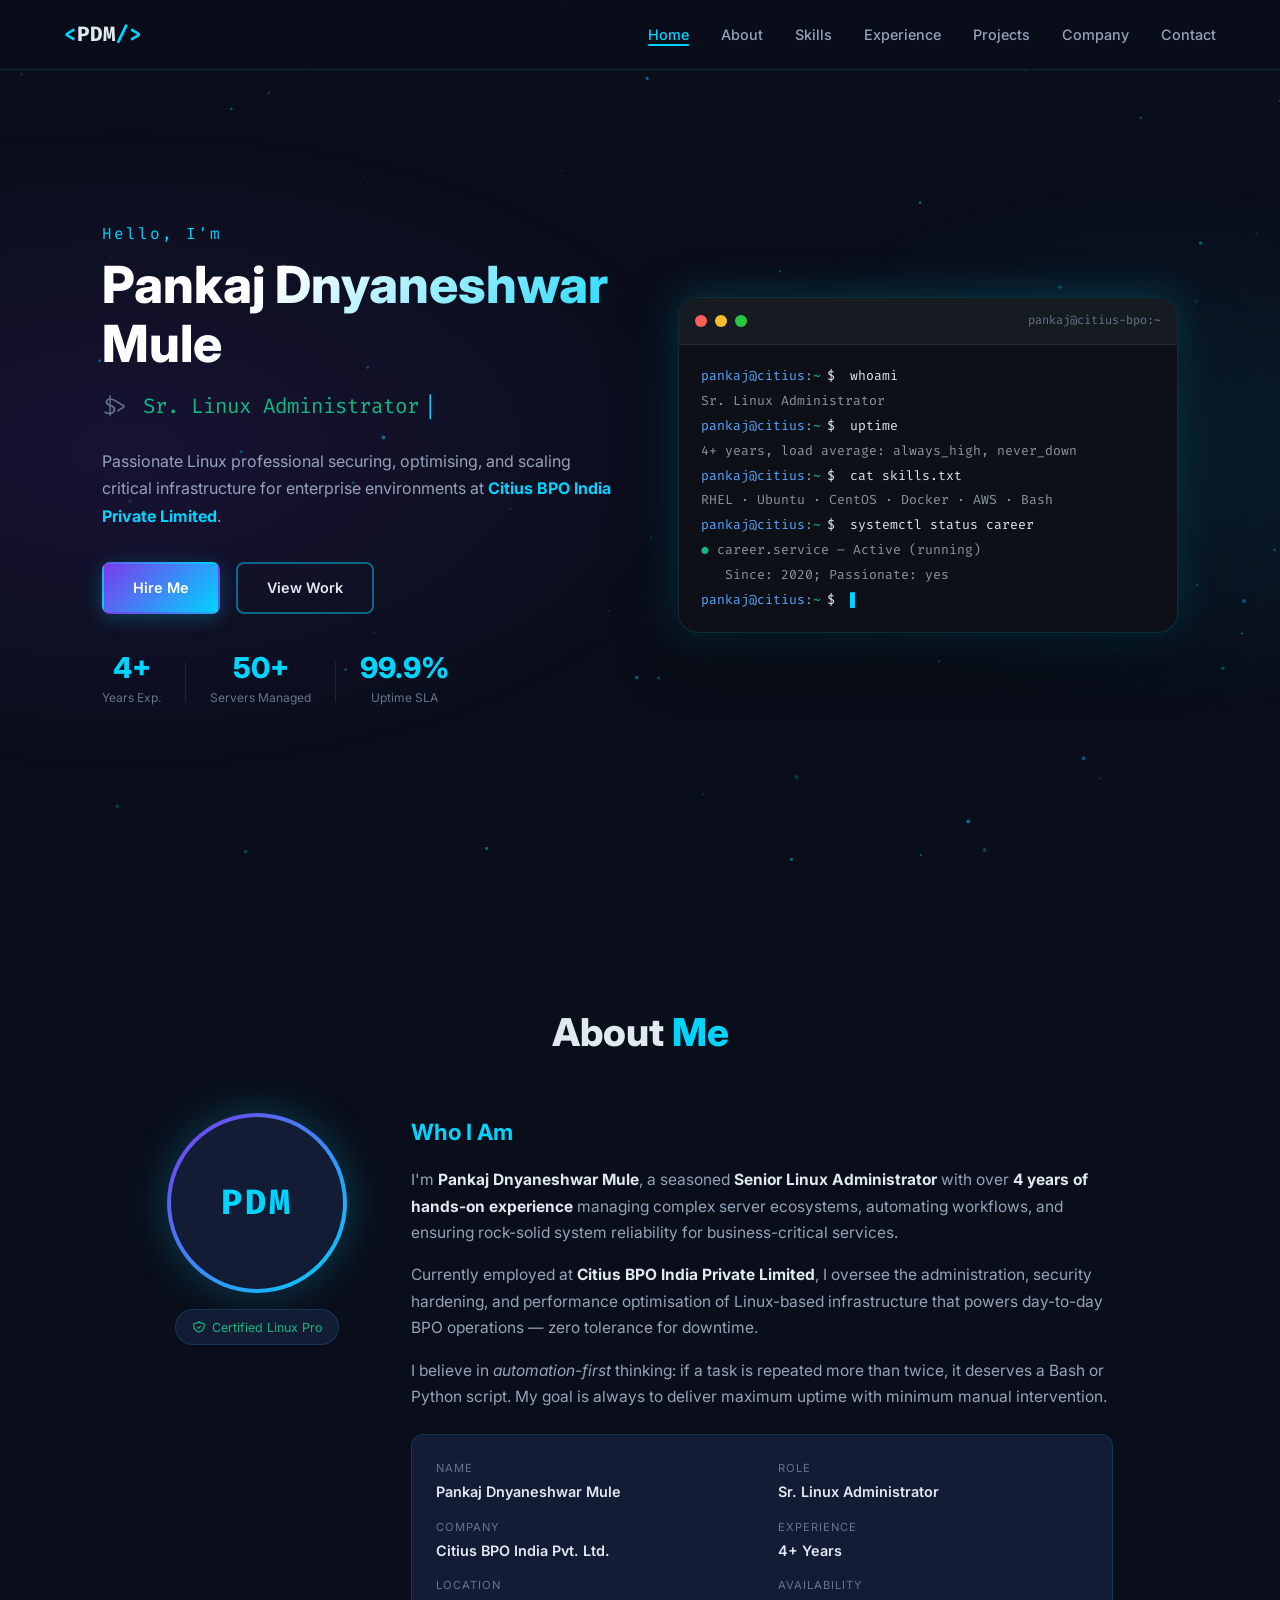
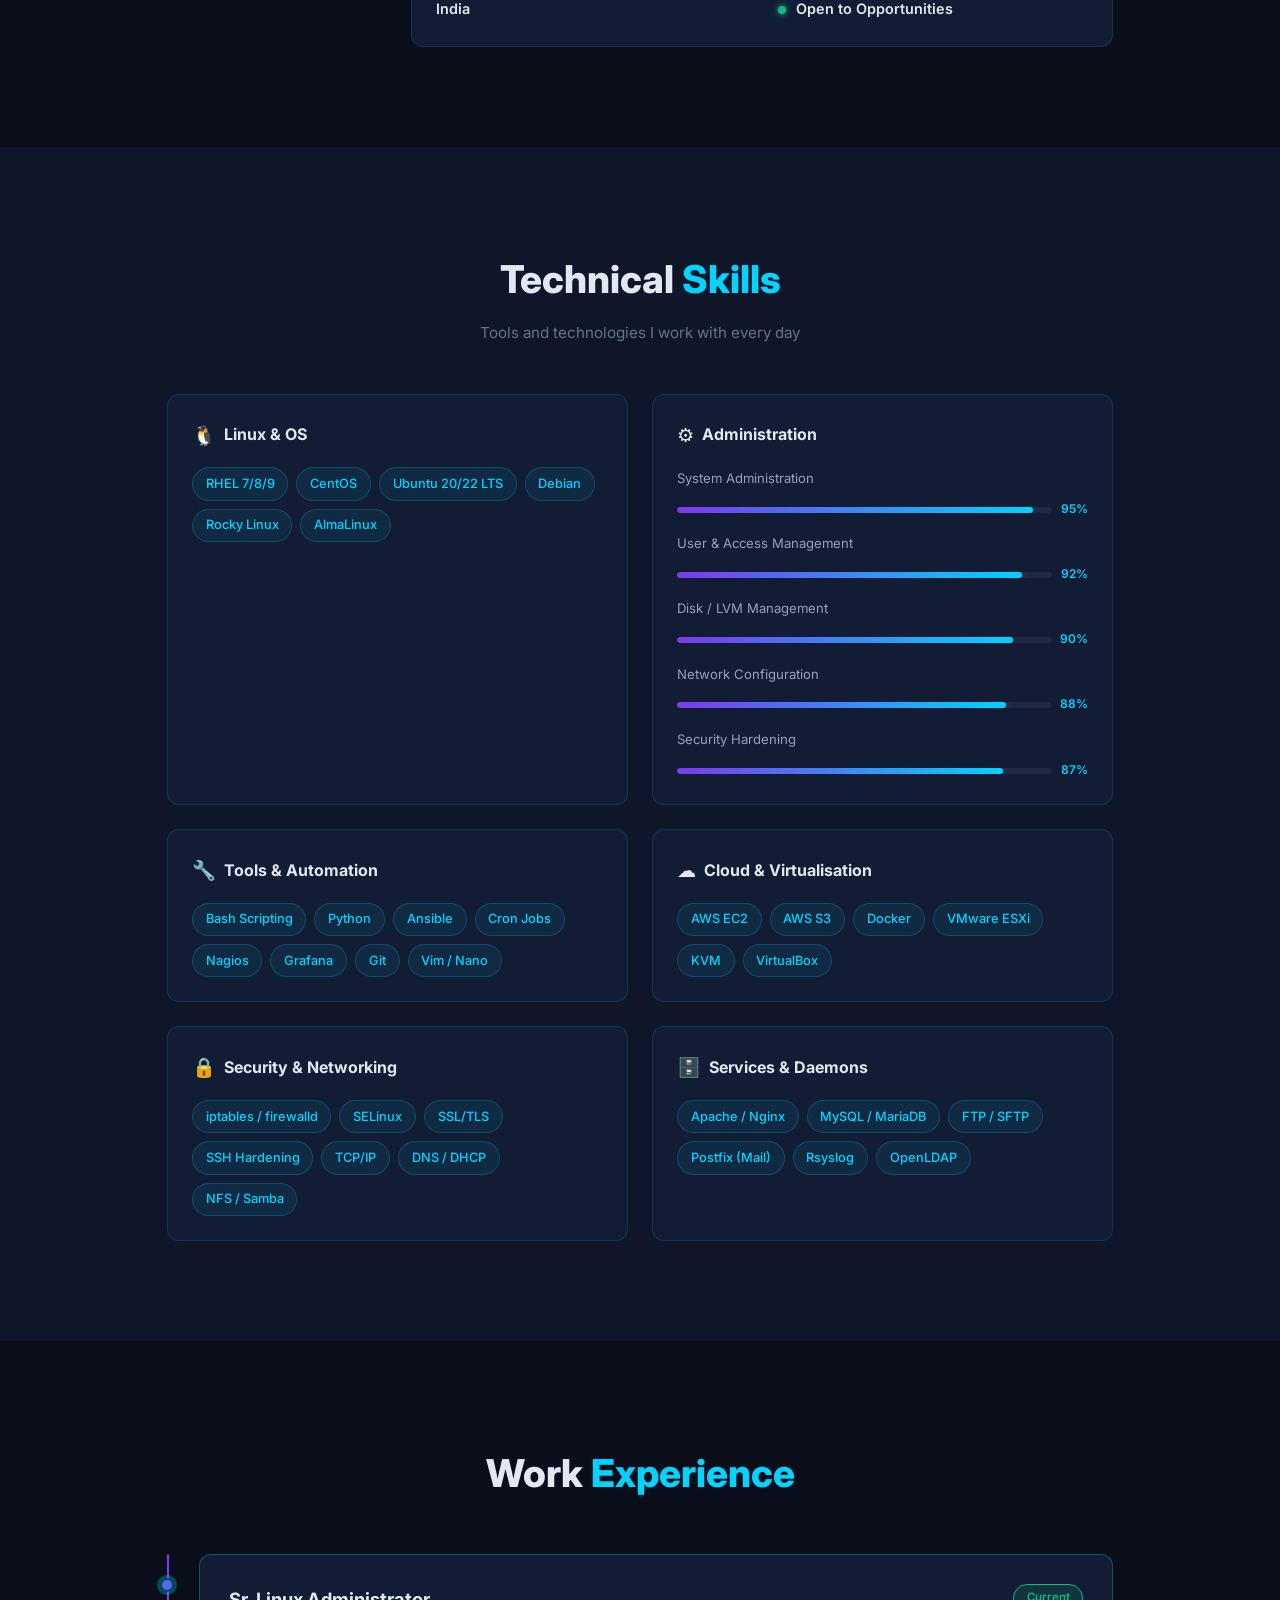
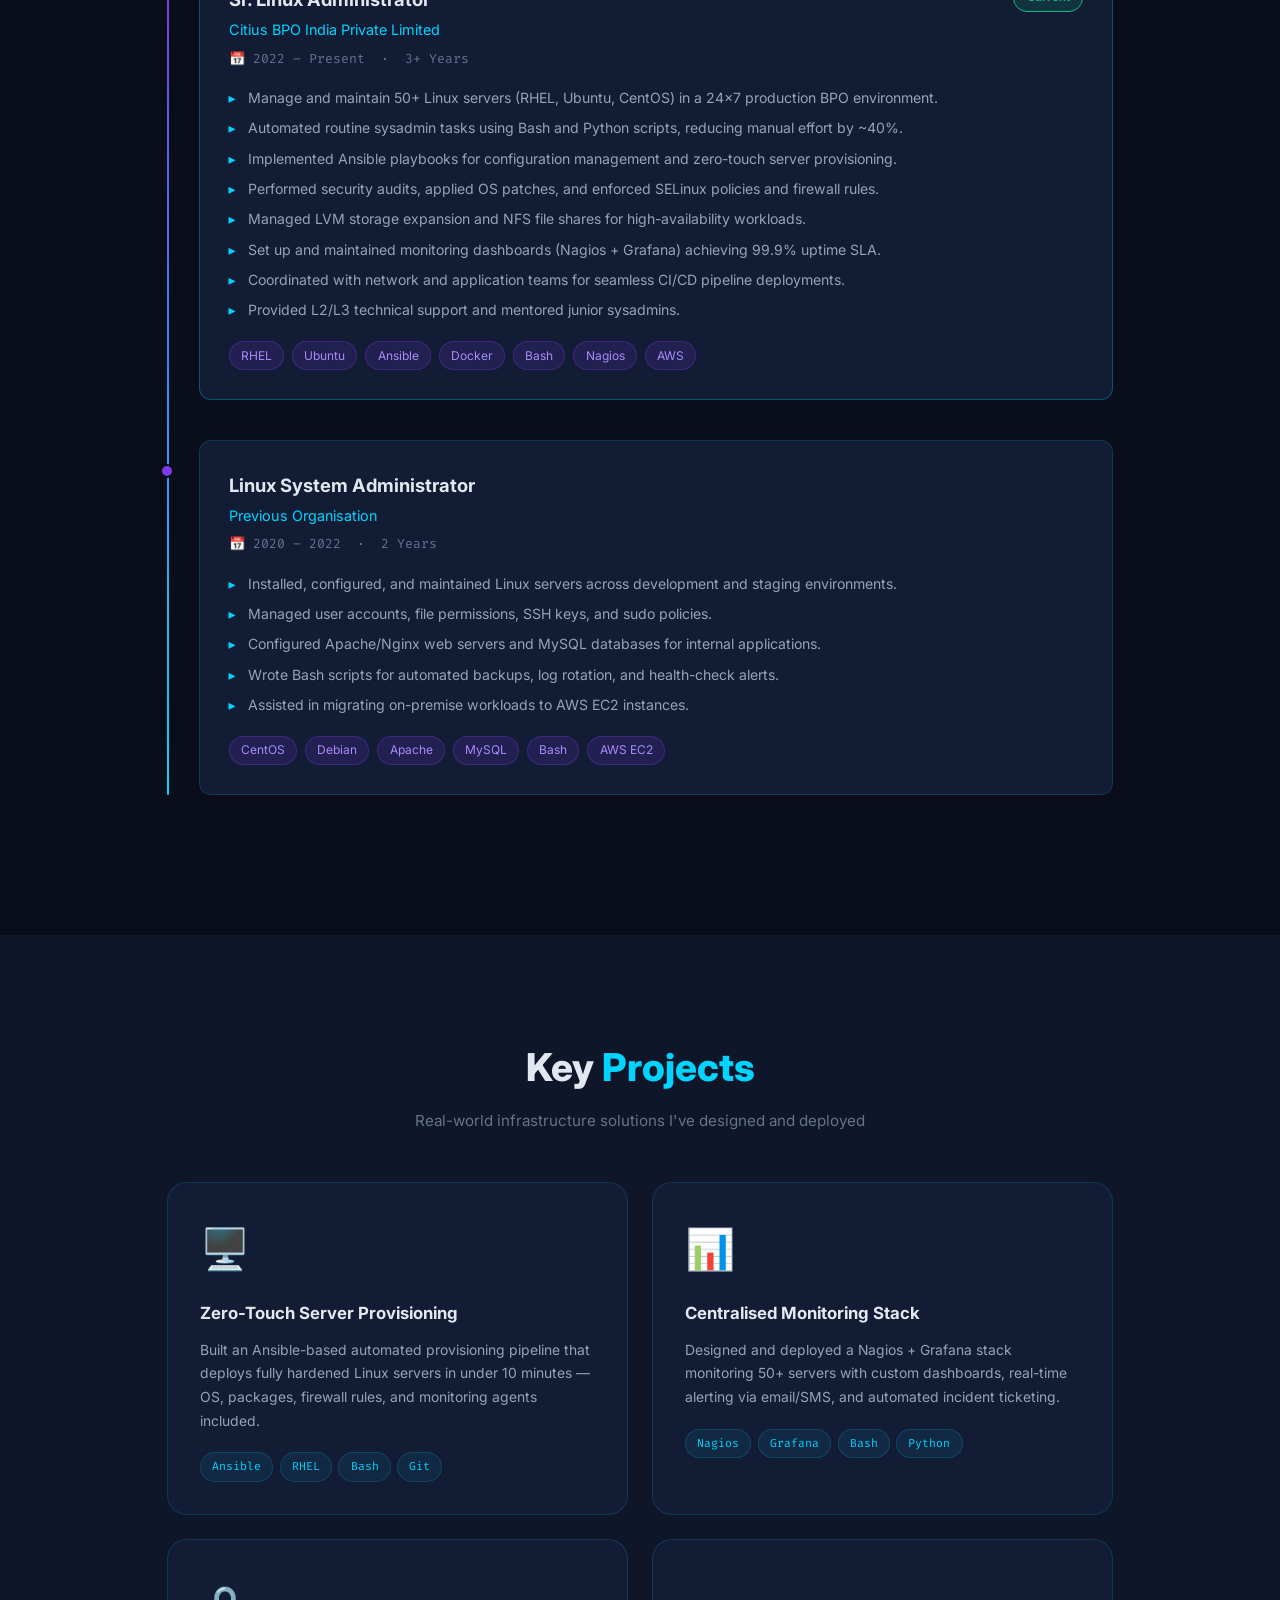
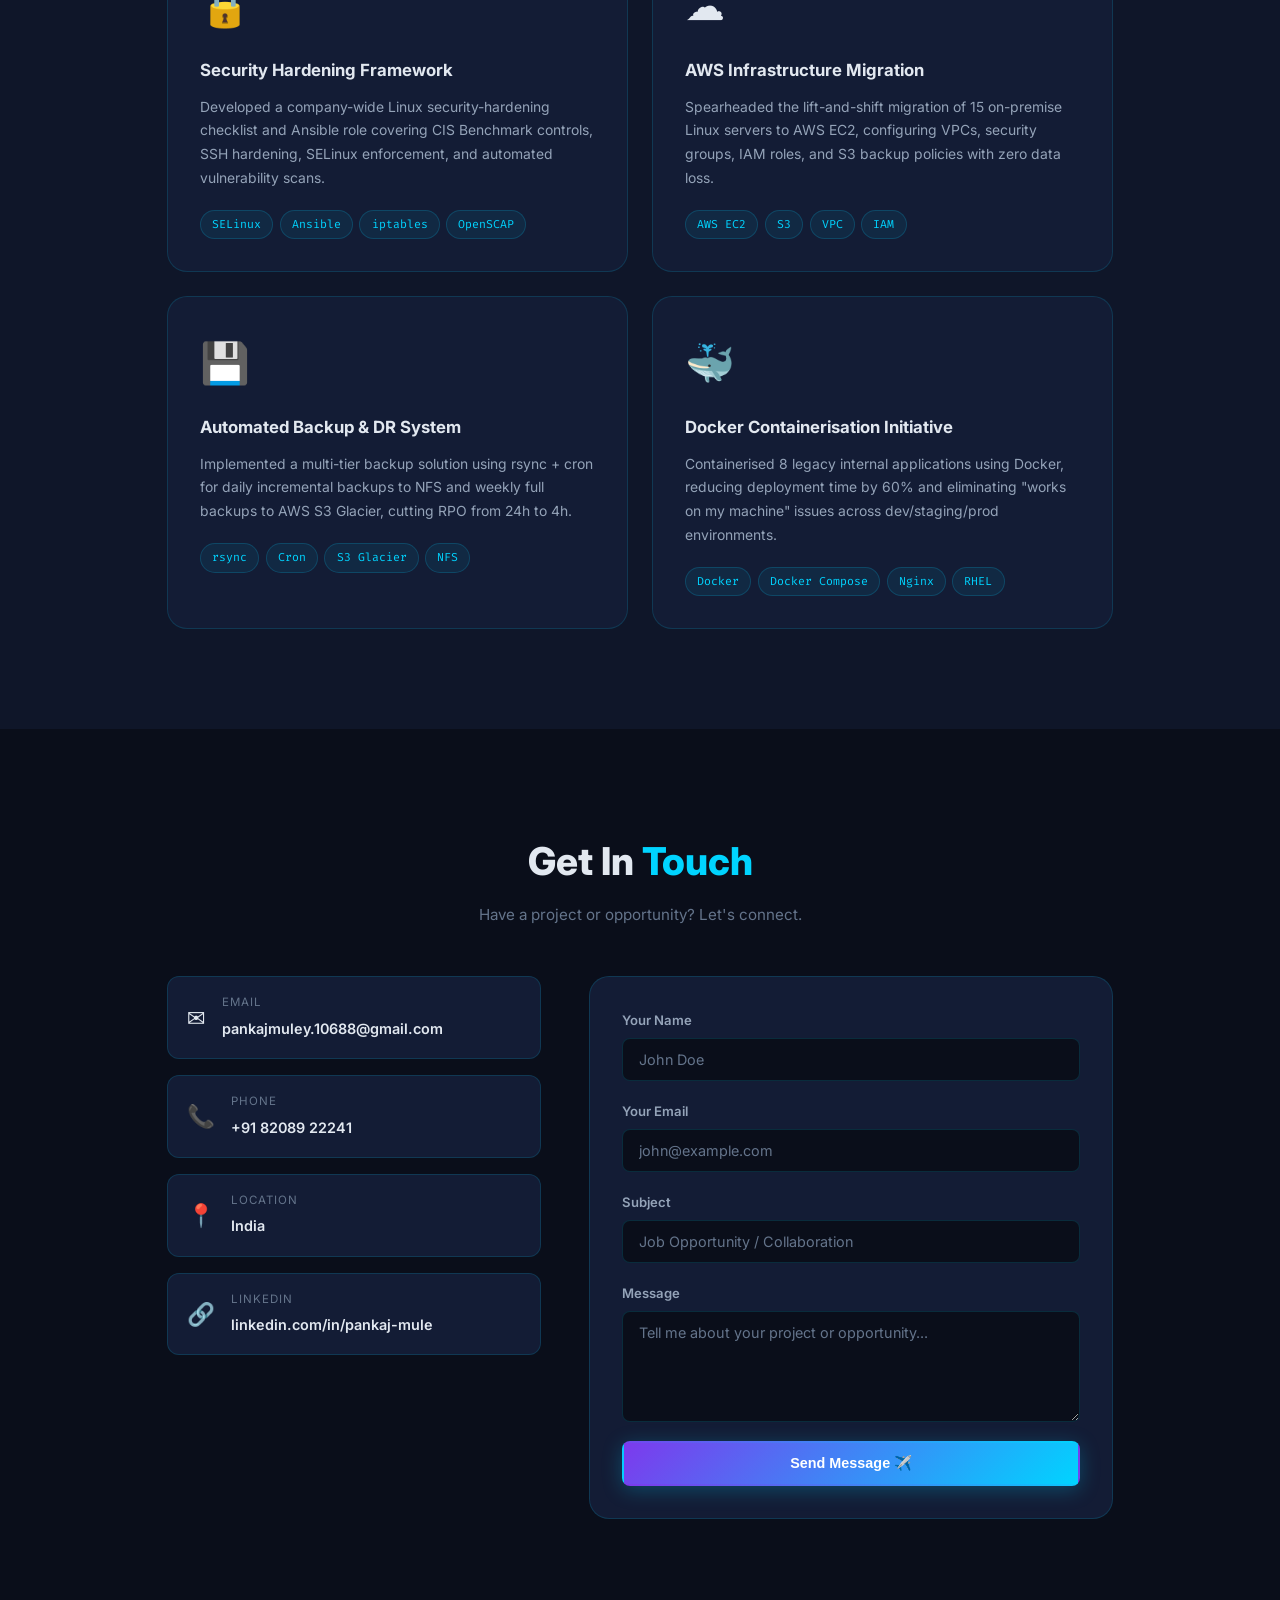
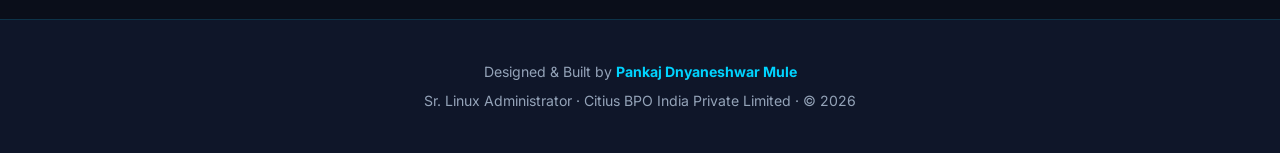
==== index.html @ f3559ae8 "Tis is Pankaj_portfolio" ====
<!DOCTYPE html>
<html lang="en">

<head>
    <meta charset="UTF-8" />
    <meta name="viewport" content="width=device-width, initial-scale=1.0" />
    <title>Pankaj Dnyaneshwar Mule | Sr. Linux Administrator</title>
    <meta name="description"
        content="Portfolio of Pankaj Dnyaneshwar Mule – Sr. Linux Administrator with 4+ years of experience at Citius BPO India Private Limited." />
    <link rel="preconnect" href="https://fonts.googleapis.com" />
    <link rel="preconnect" href="https://fonts.gstatic.com" crossorigin />
    <link
        href="https://fonts.googleapis.com/css2?family=Inter:wght@300;400;500;600;700;800&family=Fira+Code:wght@400;500&display=swap"
        rel="stylesheet" />
    <link rel="stylesheet" href="style.css" />
</head>

<body>

    <!-- ───── PARTICLE CANVAS ───── -->
    <canvas id="particles"></canvas>

    <!-- ───── NAVBAR ───── -->
    <nav class="navbar" id="navbar">
        <div class="nav-brand">
            <span class="brand-bracket">&lt;</span>PDM<span class="brand-bracket">/&gt;</span>
        </div>
        <ul class="nav-links">
            <li><a href="#hero" class="nav-link active" id="nav-hero">Home</a></li>
            <li><a href="#about" class="nav-link" id="nav-about">About</a></li>
            <li><a href="#skills" class="nav-link" id="nav-skills">Skills</a></li>
            <li><a href="#experience" class="nav-link" id="nav-experience">Experience</a></li>
            <li><a href="#projects" class="nav-link" id="nav-projects">Projects</a></li>
            <li><a href="company.html" class="nav-link" id="nav-company">Company</a></li>
            <li><a href="#contact" class="nav-link" id="nav-contact">Contact</a></li>
        </ul>
        <button class="hamburger" id="hamburger" aria-label="Toggle menu">
            <span></span><span></span><span></span>
        </button>
    </nav>

    <!-- ───── HERO ───── -->
    <section class="hero" id="hero">
        <div class="hero-content">
            <p class="hero-greeting">Hello, I'm</p>
            <h1 class="hero-name">Pankaj Dnyaneshwar Mule</h1>
            <div class="hero-title-wrap">
                <span class="hero-title-prefix">$&gt;&nbsp;</span>
                <span class="hero-title-typed" id="typed-text"></span>
                <span class="cursor">|</span>
            </div>
            <p class="hero-intro">
                Passionate Linux professional securing, optimising, and scaling critical
                infrastructure for enterprise environments at
                <strong>Citius BPO India Private Limited</strong>.
            </p>
            <div class="hero-cta">
                <a href="#contact" class="btn btn-primary" id="hire-btn">Hire Me</a>
                <a href="#projects" class="btn btn-ghost" id="projects-btn">View Work</a>
            </div>
            <div class="hero-stats">
                <div class="stat-card">
                    <span class="stat-value">4+</span>
                    <span class="stat-label">Years Exp.</span>
                </div>
                <div class="stat-divider"></div>
                <div class="stat-card">
                    <span class="stat-value">50+</span>
                    <span class="stat-label">Servers Managed</span>
                </div>
                <div class="stat-divider"></div>
                <div class="stat-card">
                    <span class="stat-value">99.9%</span>
                    <span class="stat-label">Uptime SLA</span>
                </div>
            </div>
        </div>
        <div class="hero-visual">
            <div class="terminal-window">
                <div class="terminal-bar">
                    <span class="dot red"></span>
                    <span class="dot yellow"></span>
                    <span class="dot green"></span>
                    <span class="terminal-title">pankaj@citius-bpo:~</span>
                </div>
                <div class="terminal-body" id="terminal-body">
                    <p><span class="t-user">pankaj@citius</span><span class="t-at">:</span><span
                            class="t-path">~</span><span class="t-sym">$</span> whoami</p>
                    <p class="t-out">Sr. Linux Administrator</p>
                    <p><span class="t-user">pankaj@citius</span><span class="t-at">:</span><span
                            class="t-path">~</span><span class="t-sym">$</span> uptime</p>
                    <p class="t-out">4+ years, load average: always_high, never_down</p>
                    <p><span class="t-user">pankaj@citius</span><span class="t-at">:</span><span
                            class="t-path">~</span><span class="t-sym">$</span> cat skills.txt</p>
                    <p class="t-out">RHEL · Ubuntu · CentOS · Docker · AWS · Bash</p>
                    <p><span class="t-user">pankaj@citius</span><span class="t-at">:</span><span
                            class="t-path">~</span><span class="t-sym">$</span> systemctl status career</p>
                    <p class="t-out"><span class="t-green">●</span> career.service – Active (running)</p>
                    <p class="t-out">&nbsp;&nbsp;&nbsp;Since: 2020; Passionate: yes</p>
                    <p class="t-blink"><span class="t-user">pankaj@citius</span><span class="t-at">:</span><span
                            class="t-path">~</span><span class="t-sym">$</span> <span class="cursor-sm">▋</span></p>
                </div>
            </div>
        </div>
    </section>

    <!-- ───── ABOUT ───── -->
    <section class="section" id="about">
        <div class="container">
            <h2 class="section-title">About <span class="accent">Me</span></h2>
            <div class="about-grid">
                <div class="about-avatar-wrap">
                    <div class="avatar-ring">
                        <div class="avatar-inner">
                            <span class="avatar-initials">PDM</span>
                        </div>
                    </div>
                    <div class="badge-floating">
                        <svg viewBox="0 0 24 24" fill="none" stroke="currentColor" stroke-width="2">
                            <path
                                d="M9 12l2 2 4-4m5.618-4.016A11.955 11.955 0 0112 2.944a11.955 11.955 0 01-8.618 3.04A12.02 12.02 0 003 9c0 5.591 3.824 10.29 9 11.622 5.176-1.332 9-6.03 9-11.622 0-1.042-.133-2.052-.382-3.016z" />
                        </svg>
                        Certified Linux Pro
                    </div>
                </div>
                <div class="about-text">
                    <h3>Who I Am</h3>
                    <p>
                        I'm <strong>Pankaj Dnyaneshwar Mule</strong>, a seasoned <strong>Senior Linux
                            Administrator</strong>
                        with over <strong>4 years of hands-on experience</strong> managing complex server ecosystems,
                        automating workflows, and ensuring rock-solid system reliability for business-critical services.
                    </p>
                    <p>
                        Currently employed at <strong>Citius BPO India Private Limited</strong>, I oversee the
                        administration, security hardening, and performance optimisation of Linux-based infrastructure
                        that powers day-to-day BPO operations — zero tolerance for downtime.
                    </p>
                    <p>
                        I believe in <em>automation-first</em> thinking: if a task is repeated more than twice,
                        it deserves a Bash or Python script. My goal is always to deliver maximum uptime with
                        minimum manual intervention.
                    </p>
                    <div class="about-info-grid">
                        <div class="info-item"><span class="info-label">Name</span><span class="info-val">Pankaj
                                Dnyaneshwar Mule</span></div>
                        <div class="info-item"><span class="info-label">Role</span><span class="info-val">Sr. Linux
                                Administrator</span></div>
                        <div class="info-item"><span class="info-label">Company</span><span class="info-val">Citius BPO
                                India Pvt. Ltd.</span></div>
                        <div class="info-item"><span class="info-label">Experience</span><span class="info-val">4+
                                Years</span></div>
                        <div class="info-item"><span class="info-label">Location</span><span
                                class="info-val">India</span></div>
                        <div class="info-item"><span class="info-label">Availability</span><span class="info-val"><span
                                    class="dot-green"></span> Open to Opportunities</span></div>
                    </div>
                </div>
            </div>
        </div>
    </section>

    <!-- ───── SKILLS ───── -->
    <section class="section section-alt" id="skills">
        <div class="container">
            <h2 class="section-title">Technical <span class="accent">Skills</span></h2>
            <p class="section-sub">Tools and technologies I work with every day</p>

            <div class="skills-categories">

                <div class="skill-category">
                    <h3 class="cat-title"><span class="cat-icon">🐧</span> Linux & OS</h3>
                    <div class="skill-tags">
                        <span class="tag">RHEL 7/8/9</span>
                        <span class="tag">CentOS</span>
                        <span class="tag">Ubuntu 20/22 LTS</span>
                        <span class="tag">Debian</span>
                        <span class="tag">Rocky Linux</span>
                        <span class="tag">AlmaLinux</span>
                    </div>
                </div>

                <div class="skill-category">
                    <h3 class="cat-title"><span class="cat-icon">⚙️</span> Administration</h3>
                    <div class="skill-bars">
                        <div class="skill-bar-item"><span>System Administration</span>
                            <div class="bar">
                                <div class="bar-fill" style="--pct:95%"></div>
                            </div><span class="pct">95%</span>
                        </div>
                        <div class="skill-bar-item"><span>User & Access Management</span>
                            <div class="bar">
                                <div class="bar-fill" style="--pct:92%"></div>
                            </div><span class="pct">92%</span>
                        </div>
                        <div class="skill-bar-item"><span>Disk / LVM Management</span>
                            <div class="bar">
                                <div class="bar-fill" style="--pct:90%"></div>
                            </div><span class="pct">90%</span>
                        </div>
                        <div class="skill-bar-item"><span>Network Configuration</span>
                            <div class="bar">
                                <div class="bar-fill" style="--pct:88%"></div>
                            </div><span class="pct">88%</span>
                        </div>
                        <div class="skill-bar-item"><span>Security Hardening</span>
                            <div class="bar">
                                <div class="bar-fill" style="--pct:87%"></div>
                            </div><span class="pct">87%</span>
                        </div>
                    </div>
                </div>

                <div class="skill-category">
                    <h3 class="cat-title"><span class="cat-icon">🔧</span> Tools & Automation</h3>
                    <div class="skill-tags">
                        <span class="tag">Bash Scripting</span>
                        <span class="tag">Python</span>
                        <span class="tag">Ansible</span>
                        <span class="tag">Cron Jobs</span>
                        <span class="tag">Nagios</span>
                        <span class="tag">Grafana</span>
                        <span class="tag">Git</span>
                        <span class="tag">Vim / Nano</span>
                    </div>
                </div>

                <div class="skill-category">
                    <h3 class="cat-title"><span class="cat-icon">☁️</span> Cloud & Virtualisation</h3>
                    <div class="skill-tags">
                        <span class="tag">AWS EC2</span>
                        <span class="tag">AWS S3</span>
                        <span class="tag">Docker</span>
                        <span class="tag">VMware ESXi</span>
                        <span class="tag">KVM</span>
                        <span class="tag">VirtualBox</span>
                    </div>
                </div>

                <div class="skill-category">
                    <h3 class="cat-title"><span class="cat-icon">🔒</span> Security & Networking</h3>
                    <div class="skill-tags">
                        <span class="tag">iptables / firewalld</span>
                        <span class="tag">SELinux</span>
                        <span class="tag">SSL/TLS</span>
                        <span class="tag">SSH Hardening</span>
                        <span class="tag">TCP/IP</span>
                        <span class="tag">DNS / DHCP</span>
                        <span class="tag">NFS / Samba</span>
                    </div>
                </div>

                <div class="skill-category">
                    <h3 class="cat-title"><span class="cat-icon">🗄️</span> Services & Daemons</h3>
                    <div class="skill-tags">
                        <span class="tag">Apache / Nginx</span>
                        <span class="tag">MySQL / MariaDB</span>
                        <span class="tag">FTP / SFTP</span>
                        <span class="tag">Postfix (Mail)</span>
                        <span class="tag">Rsyslog</span>
                        <span class="tag">OpenLDAP</span>
                    </div>
                </div>

            </div>
        </div>
    </section>

    <!-- ───── EXPERIENCE ───── -->
    <section class="section" id="experience">
        <div class="container">
            <h2 class="section-title">Work <span class="accent">Experience</span></h2>

            <div class="timeline">

                <div class="timeline-item active-job">
                    <div class="timeline-dot pulse"></div>
                    <div class="timeline-card">
                        <div class="tcard-header">
                            <div>
                                <h3 class="job-title">Sr. Linux Administrator</h3>
                                <p class="company">Citius BPO India Private Limited</p>
                            </div>
                            <span class="job-badge current">Current</span>
                        </div>
                        <p class="job-period">📅 2022 – Present &nbsp;·&nbsp; 3+ Years</p>
                        <ul class="job-duties">
                            <li>Manage and maintain 50+ Linux servers (RHEL, Ubuntu, CentOS) in a 24×7 production BPO
                                environment.</li>
                            <li>Automated routine sysadmin tasks using Bash and Python scripts, reducing manual effort
                                by ~40%.</li>
                            <li>Implemented Ansible playbooks for configuration management and zero-touch server
                                provisioning.</li>
                            <li>Performed security audits, applied OS patches, and enforced SELinux policies and
                                firewall rules.</li>
                            <li>Managed LVM storage expansion and NFS file shares for high-availability workloads.</li>
                            <li>Set up and maintained monitoring dashboards (Nagios + Grafana) achieving 99.9% uptime
                                SLA.</li>
                            <li>Coordinated with network and application teams for seamless CI/CD pipeline deployments.
                            </li>
                            <li>Provided L2/L3 technical support and mentored junior sysadmins.</li>
                        </ul>
                        <div class="job-tech">
                            <span class="tech-pill">RHEL</span><span class="tech-pill">Ubuntu</span>
                            <span class="tech-pill">Ansible</span><span class="tech-pill">Docker</span>
                            <span class="tech-pill">Bash</span><span class="tech-pill">Nagios</span>
                            <span class="tech-pill">AWS</span>
                        </div>
                    </div>
                </div>

                <div class="timeline-item">
                    <div class="timeline-dot"></div>
                    <div class="timeline-card">
                        <div class="tcard-header">
                            <div>
                                <h3 class="job-title">Linux System Administrator</h3>
                                <p class="company">Previous Organisation</p>
                            </div>
                        </div>
                        <p class="job-period">📅 2020 – 2022 &nbsp;·&nbsp; 2 Years</p>
                        <ul class="job-duties">
                            <li>Installed, configured, and maintained Linux servers across development and staging
                                environments.</li>
                            <li>Managed user accounts, file permissions, SSH keys, and sudo policies.</li>
                            <li>Configured Apache/Nginx web servers and MySQL databases for internal applications.</li>
                            <li>Wrote Bash scripts for automated backups, log rotation, and health-check alerts.</li>
                            <li>Assisted in migrating on-premise workloads to AWS EC2 instances.</li>
                        </ul>
                        <div class="job-tech">
                            <span class="tech-pill">CentOS</span><span class="tech-pill">Debian</span>
                            <span class="tech-pill">Apache</span><span class="tech-pill">MySQL</span>
                            <span class="tech-pill">Bash</span><span class="tech-pill">AWS EC2</span>
                        </div>
                    </div>
                </div>

            </div>
        </div>
    </section>

    <!-- ───── PROJECTS ───── -->
    <section class="section section-alt" id="projects">
        <div class="container">
            <h2 class="section-title">Key <span class="accent">Projects</span></h2>
            <p class="section-sub">Real-world infrastructure solutions I've designed and deployed</p>

            <div class="projects-grid">

                <div class="project-card" id="proj-1">
                    <div class="proj-icon">🖥️</div>
                    <h3>Zero-Touch Server Provisioning</h3>
                    <p>Built an Ansible-based automated provisioning pipeline that deploys fully hardened Linux servers
                        in under 10 minutes — OS, packages, firewall rules, and monitoring agents included.</p>
                    <div class="proj-tags">
                        <span>Ansible</span><span>RHEL</span><span>Bash</span><span>Git</span>
                    </div>
                </div>

                <div class="project-card" id="proj-2">
                    <div class="proj-icon">📊</div>
                    <h3>Centralised Monitoring Stack</h3>
                    <p>Designed and deployed a Nagios + Grafana stack monitoring 50+ servers with custom dashboards,
                        real-time alerting via email/SMS, and automated incident ticketing.</p>
                    <div class="proj-tags">
                        <span>Nagios</span><span>Grafana</span><span>Bash</span><span>Python</span>
                    </div>
                </div>

                <div class="project-card" id="proj-3">
                    <div class="proj-icon">🔒</div>
                    <h3>Security Hardening Framework</h3>
                    <p>Developed a company-wide Linux security-hardening checklist and Ansible role covering CIS
                        Benchmark controls, SSH hardening, SELinux enforcement, and automated vulnerability scans.</p>
                    <div class="proj-tags">
                        <span>SELinux</span><span>Ansible</span><span>iptables</span><span>OpenSCAP</span>
                    </div>
                </div>

                <div class="project-card" id="proj-4">
                    <div class="proj-icon">☁️</div>
                    <h3>AWS Infrastructure Migration</h3>
                    <p>Spearheaded the lift-and-shift migration of 15 on-premise Linux servers to AWS EC2, configuring
                        VPCs, security groups, IAM roles, and S3 backup policies with zero data loss.</p>
                    <div class="proj-tags">
                        <span>AWS EC2</span><span>S3</span><span>VPC</span><span>IAM</span>
                    </div>
                </div>

                <div class="project-card" id="proj-5">
                    <div class="proj-icon">💾</div>
                    <h3>Automated Backup & DR System</h3>
                    <p>Implemented a multi-tier backup solution using rsync + cron for daily incremental backups to NFS
                        and weekly full backups to AWS S3 Glacier, cutting RPO from 24h to 4h.</p>
                    <div class="proj-tags">
                        <span>rsync</span><span>Cron</span><span>S3 Glacier</span><span>NFS</span>
                    </div>
                </div>

                <div class="project-card" id="proj-6">
                    <div class="proj-icon">🐳</div>
                    <h3>Docker Containerisation Initiative</h3>
                    <p>Containerised 8 legacy internal applications using Docker, reducing deployment time by 60% and
                        eliminating "works on my machine" issues across dev/staging/prod environments.</p>
                    <div class="proj-tags">
                        <span>Docker</span><span>Docker Compose</span><span>Nginx</span><span>RHEL</span>
                    </div>
                </div>

            </div>
        </div>
    </section>

    <!-- ───── CONTACT ───── -->
    <section class="section" id="contact">
        <div class="container">
            <h2 class="section-title">Get In <span class="accent">Touch</span></h2>
            <p class="section-sub">Have a project or opportunity? Let's connect.</p>

            <div class="contact-wrapper">
                <div class="contact-info">
                    <div class="contact-card" id="contact-email">
                        <div class="contact-icon">✉️</div>
                        <div>
                            <p class="contact-label">Email</p>
                            <a href="mailto:pankajmuley.10688@gmail.com"
                                class="contact-val">pankajmuley.10688@gmail.com</a>
                        </div>
                    </div>
                    <div class="contact-card" id="contact-phone">
                        <div class="contact-icon">📞</div>
                        <div>
                            <p class="contact-label">Phone</p>
                            <a href="tel:+918208922241" class="contact-val">+91 82089 22241</a>
                        </div>
                    </div>
                    <div class="contact-card" id="contact-location">
                        <div class="contact-icon">📍</div>
                        <div>
                            <p class="contact-label">Location</p>
                            <span class="contact-val">India</span>
                        </div>
                    </div>
                    <div class="contact-card" id="contact-linkedin">
                        <div class="contact-icon">🔗</div>
                        <div>
                            <p class="contact-label">LinkedIn</p>
                            <a href="#" class="contact-val">linkedin.com/in/pankaj-mule</a>
                        </div>
                    </div>
                </div>

                <form class="contact-form" id="contact-form">
                    <div class="form-group">
                        <label for="name">Your Name</label>
                        <input type="text" id="name" name="name" placeholder="John Doe" required />
                    </div>
                    <div class="form-group">
                        <label for="email">Your Email</label>
                        <input type="email" id="email" name="email" placeholder="john@example.com" required />
                    </div>
                    <div class="form-group">
                        <label for="subject">Subject</label>
                        <input type="text" id="subject" name="subject" placeholder="Job Opportunity / Collaboration" />
                    </div>
                    <div class="form-group">
                        <label for="message">Message</label>
                        <textarea id="message" name="message" rows="5"
                            placeholder="Tell me about your project or opportunity..." required></textarea>
                    </div>
                    <button type="submit" class="btn btn-primary btn-full" id="send-btn">Send Message ✈️</button>
                </form>
            </div>
        </div>
    </section>

    <!-- ───── FOOTER ───── -->
    <footer class="footer">
        <p>Designed &amp; Built by <strong>Pankaj Dnyaneshwar Mule</strong></p>
        <p class="footer-sub">Sr. Linux Administrator · Citius BPO India Private Limited · © 2026</p>
    </footer>

    <script src="script.js"></script>
</body>

</html>
---- style.css ----
/* ══════════════════════════════════════════════════
   Pankaj Dnyaneshwar Mule – Portfolio Stylesheet
   Theme: Dark Command-Line / Linux Terminal
   ══════════════════════════════════════════════════ */

/* ── CSS Variables ── */
:root {
  --bg-primary:   #0a0e1a;
  --bg-secondary: #0f1629;
  --bg-card:      #131c35;
  --bg-card-alt:  #162040;

  --accent:       #00d4ff;
  --accent2:      #7c3aed;
  --accent3:      #10b981;
  --glow:         rgba(0, 212, 255, 0.25);

  --text-primary: #e2e8f0;
  --text-secondary:#94a3b8;
  --text-muted:   #64748b;

  --border:       rgba(0, 212, 255, 0.15);
  --border-hover: rgba(0, 212, 255, 0.45);

  --font-sans:    'Inter', system-ui, sans-serif;
  --font-mono:    'Fira Code', monospace;

  --radius:       12px;
  --radius-lg:    20px;
  --transition:   0.3s cubic-bezier(0.4, 0, 0.2, 1);
}

/* ── Reset & Base ── */
*, *::before, *::after { box-sizing: border-box; margin: 0; padding: 0; }

html { scroll-behavior: smooth; scroll-padding-top: 80px; }

body {
  font-family: var(--font-sans);
  background: var(--bg-primary);
  color: var(--text-primary);
  line-height: 1.7;
  overflow-x: hidden;
}

a { color: inherit; text-decoration: none; }
ul { list-style: none; }
img { max-width: 100%; }

/* ── Particle Canvas ── */
#particles {
  position: fixed;
  inset: 0;
  pointer-events: none;
  z-index: 0;
}

/* ── Scrollbar ── */
::-webkit-scrollbar { width: 6px; }
::-webkit-scrollbar-track { background: var(--bg-primary); }
::-webkit-scrollbar-thumb { background: var(--accent2); border-radius: 3px; }

/* ══════════ NAVBAR ══════════ */
.navbar {
  position: fixed;
  top: 0; left: 0; right: 0;
  z-index: 1000;
  display: flex;
  align-items: center;
  justify-content: space-between;
  padding: 0 5%;
  height: 70px;
  background: rgba(10, 14, 26, 0.85);
  backdrop-filter: blur(14px);
  border-bottom: 1px solid var(--border);
  transition: var(--transition);
}
.navbar.scrolled { box-shadow: 0 4px 30px rgba(0,0,0,0.4); }

.nav-brand {
  font-family: var(--font-mono);
  font-size: 1.3rem;
  font-weight: 700;
  color: var(--text-primary);
  letter-spacing: 1px;
}
.brand-bracket { color: var(--accent); }

.nav-links {
  display: flex;
  gap: 2rem;
  align-items: center;
}
.nav-link {
  font-size: 0.9rem;
  font-weight: 500;
  color: var(--text-secondary);
  position: relative;
  padding-bottom: 3px;
  transition: color var(--transition);
}
.nav-link::after {
  content: '';
  position: absolute;
  bottom: 0; left: 0;
  width: 0; height: 2px;
  background: var(--accent);
  border-radius: 1px;
  transition: width var(--transition);
}
.nav-link:hover,
.nav-link.active { color: var(--accent); }
.nav-link:hover::after,
.nav-link.active::after { width: 100%; }

.hamburger {
  display: none;
  flex-direction: column;
  gap: 5px;
  background: none;
  border: none;
  cursor: pointer;
  padding: 4px;
}
.hamburger span {
  width: 24px; height: 2px;
  background: var(--text-primary);
  border-radius: 2px;
  transition: var(--transition);
}

/* ══════════ HERO ══════════ */
.hero {
  min-height: 100vh;
  display: flex;
  align-items: center;
  justify-content: center;
  gap: 5%;
  padding: 90px 8% 60px;
  position: relative;
  z-index: 1;
  background: radial-gradient(ellipse 80% 60% at 10% 50%, rgba(124,58,237,0.12) 0%, transparent 60%),
              radial-gradient(ellipse 60% 50% at 90% 50%, rgba(0,212,255,0.08) 0%, transparent 60%);
}

.hero-content { flex: 1; max-width: 600px; }

.hero-greeting {
  font-family: var(--font-mono);
  color: var(--accent);
  font-size: 1rem;
  letter-spacing: 2px;
  margin-bottom: 0.5rem;
  animation: fadeSlideUp 0.6s ease both;
}
.hero-name {
  font-size: clamp(2rem, 4vw, 3.2rem);
  font-weight: 800;
  line-height: 1.15;
  background: linear-gradient(135deg, #fff 30%, var(--accent));
  -webkit-background-clip: text;
  -webkit-text-fill-color: transparent;
  background-clip: text;
  margin-bottom: 1rem;
  animation: fadeSlideUp 0.7s 0.1s ease both;
}
.hero-title-wrap {
  display: flex;
  align-items: center;
  gap: 0.3rem;
  font-family: var(--font-mono);
  font-size: clamp(1rem, 2vw, 1.3rem);
  color: var(--accent3);
  margin-bottom: 1.5rem;
  animation: fadeSlideUp 0.7s 0.2s ease both;
}
.hero-title-prefix { color: var(--text-muted); }
.cursor { animation: blink 1s step-end infinite; color: var(--accent); }
.hero-intro {
  color: var(--text-secondary);
  font-size: 1rem;
  max-width: 520px;
  margin-bottom: 2rem;
  animation: fadeSlideUp 0.7s 0.3s ease both;
}
.hero-intro strong { color: var(--accent); }

.hero-cta {
  display: flex;
  gap: 1rem;
  flex-wrap: wrap;
  margin-bottom: 2.5rem;
  animation: fadeSlideUp 0.7s 0.4s ease both;
}

/* ── Buttons ── */
.btn {
  display: inline-flex;
  align-items: center;
  justify-content: center;
  gap: 0.4rem;
  padding: 0.75rem 1.8rem;
  border-radius: 8px;
  font-weight: 600;
  font-size: 0.9rem;
  cursor: pointer;
  transition: var(--transition);
  border: 2px solid transparent;
}
.btn-primary {
  background: linear-gradient(135deg, var(--accent2), var(--accent));
  color: #fff;
  box-shadow: 0 4px 20px rgba(0,212,255,0.25);
}
.btn-primary:hover {
  transform: translateY(-2px);
  box-shadow: 0 8px 30px rgba(0,212,255,0.4);
}
.btn-ghost {
  background: transparent;
  border-color: var(--border-hover);
  color: var(--text-primary);
}
.btn-ghost:hover {
  border-color: var(--accent);
  color: var(--accent);
  transform: translateY(-2px);
}
.btn-full { width: 100%; }

/* ── Hero Stats ── */
.hero-stats {
  display: flex;
  align-items: center;
  gap: 1.5rem;
  animation: fadeSlideUp 0.7s 0.5s ease both;
}
.stat-card { text-align: center; }
.stat-value {
  display: block;
  font-size: 1.8rem;
  font-weight: 800;
  color: var(--accent);
  line-height: 1;
}
.stat-label { font-size: 0.75rem; color: var(--text-muted); }
.stat-divider { width: 1px; height: 40px; background: var(--border); }

/* ── Terminal ── */
.hero-visual {
  flex: 1; max-width: 500px;
  animation: fadeSlideUp 0.8s 0.3s ease both;
}
.terminal-window {
  background: #0d1117;
  border: 1px solid var(--border);
  border-radius: var(--radius-lg);
  overflow: hidden;
  box-shadow: 0 20px 60px rgba(0,0,0,0.5), 0 0 40px var(--glow);
}
.terminal-bar {
  display: flex;
  align-items: center;
  gap: 0.5rem;
  padding: 0.8rem 1rem;
  background: #161b22;
  border-bottom: 1px solid rgba(255,255,255,0.06);
}
.dot { width: 12px; height: 12px; border-radius: 50%; }
.dot.red    { background: #ff5f57; }
.dot.yellow { background: #febc2e; }
.dot.green  { background: #28c840; }

.terminal-title {
  margin-left: auto;
  font-family: var(--font-mono);
  font-size: 0.75rem;
  color: var(--text-muted);
}
.terminal-body {
  padding: 1.2rem 1.4rem;
  font-family: var(--font-mono);
  font-size: 0.82rem;
  line-height: 1.9;
}
.terminal-body p { opacity: 0; animation: termLine 0.4s ease forwards; }
.terminal-body p:nth-child(1)  { animation-delay: 0.6s; }
.terminal-body p:nth-child(2)  { animation-delay: 1.0s; }
.terminal-body p:nth-child(3)  { animation-delay: 1.5s; }
.terminal-body p:nth-child(4)  { animation-delay: 1.9s; }
.terminal-body p:nth-child(5)  { animation-delay: 2.4s; }
.terminal-body p:nth-child(6)  { animation-delay: 2.8s; }
.terminal-body p:nth-child(7)  { animation-delay: 3.2s; }
.terminal-body p:nth-child(8)  { animation-delay: 3.6s; }
.terminal-body p:nth-child(9)  { animation-delay: 4.0s; }

.t-user { color: #58a6ff; }
.t-at   { color: #8b949e; }
.t-path { color: var(--accent3); }
.t-sym  { color: #e6edf3; margin: 0 0.4rem; }
.t-out  { color: #8b949e; }
.t-green{ color: var(--accent3); }
.cursor-sm { animation: blink 1s step-end infinite; color: var(--accent); }

/* ══════════ SECTIONS ══════════ */
.section {
  padding: 100px 0;
  position: relative;
  z-index: 1;
}
.section-alt { background: var(--bg-secondary); }
.container { max-width: 1100px; margin: 0 auto; padding: 0 6%; }

.section-title {
  font-size: clamp(1.8rem, 3vw, 2.5rem);
  font-weight: 800;
  margin-bottom: 0.5rem;
  text-align: center;
}
.accent { color: var(--accent); }

.section-sub {
  text-align: center;
  color: var(--text-muted);
  font-size: 0.95rem;
  margin-bottom: 3rem;
}

/* ══════════ ABOUT ══════════ */
.about-grid {
  display: flex;
  gap: 4rem;
  align-items: flex-start;
  margin-top: 3rem;
}

.about-avatar-wrap {
  flex-shrink: 0;
  display: flex;
  flex-direction: column;
  align-items: center;
  gap: 1rem;
}
.avatar-ring {
  width: 180px; height: 180px;
  border-radius: 50%;
  padding: 4px;
  background: linear-gradient(135deg, var(--accent2), var(--accent));
  box-shadow: 0 0 40px var(--glow);
  animation: spin-slow 8s linear infinite;
}
.avatar-inner {
  width: 100%; height: 100%;
  border-radius: 50%;
  background: var(--bg-card);
  display: flex;
  align-items: center;
  justify-content: center;
}
.avatar-initials {
  font-family: var(--font-mono);
  font-size: 2.2rem;
  font-weight: 700;
  color: var(--accent);
  letter-spacing: 3px;
}
.badge-floating {
  display: flex;
  align-items: center;
  gap: 0.4rem;
  background: var(--bg-card);
  border: 1px solid var(--border);
  padding: 0.4rem 1rem;
  border-radius: 50px;
  font-size: 0.78rem;
  color: var(--accent3);
}
.badge-floating svg { width: 14px; height: 14px; }

.about-text h3 {
  font-size: 1.4rem;
  font-weight: 700;
  margin-bottom: 1rem;
  color: var(--accent);
}
.about-text p {
  color: var(--text-secondary);
  margin-bottom: 1rem;
  font-size: 0.97rem;
}
.about-text strong { color: var(--text-primary); }

.about-info-grid {
  display: grid;
  grid-template-columns: 1fr 1fr;
  gap: 0.8rem 2rem;
  margin-top: 1.5rem;
  padding: 1.5rem;
  background: var(--bg-card);
  border: 1px solid var(--border);
  border-radius: var(--radius);
}
.info-item { display: flex; flex-direction: column; gap: 2px; }
.info-label { font-size: 0.7rem; text-transform: uppercase; letter-spacing: 1px; color: var(--text-muted); }
.info-val   { font-weight: 600; font-size: 0.9rem; }
.dot-green  { display: inline-block; width: 8px; height: 8px; border-radius: 50%; background: var(--accent3); margin-right: 6px; box-shadow: 0 0 6px var(--accent3); }

/* ══════════ SKILLS ══════════ */
.skills-categories {
  display: grid;
  grid-template-columns: repeat(auto-fill, minmax(300px, 1fr));
  gap: 1.5rem;
  margin-top: 2rem;
}
.skill-category {
  background: var(--bg-card);
  border: 1px solid var(--border);
  border-radius: var(--radius);
  padding: 1.5rem;
  transition: border-color var(--transition), transform var(--transition), box-shadow var(--transition);
}
.skill-category:hover {
  border-color: var(--border-hover);
  transform: translateY(-3px);
  box-shadow: 0 10px 30px rgba(0,0,0,0.3);
}
.cat-title {
  font-size: 1rem;
  font-weight: 700;
  margin-bottom: 1rem;
  display: flex;
  align-items: center;
  gap: 0.5rem;
}
.cat-icon { font-size: 1.2rem; }

.skill-tags { display: flex; flex-wrap: wrap; gap: 0.5rem; }
.tag {
  background: rgba(0, 212, 255, 0.08);
  border: 1px solid rgba(0, 212, 255, 0.2);
  color: var(--accent);
  padding: 0.3rem 0.8rem;
  border-radius: 50px;
  font-size: 0.8rem;
  font-weight: 500;
  transition: var(--transition);
}
.tag:hover {
  background: rgba(0, 212, 255, 0.18);
  border-color: var(--accent);
}

/* ── Skill Bars ── */
.skill-bars { display: flex; flex-direction: column; gap: 0.8rem; }
.skill-bar-item {
  display: grid;
  grid-template-columns: 1fr auto auto;
  align-items: center;
  gap: 0.6rem;
  font-size: 0.82rem;
  color: var(--text-secondary);
}
.bar {
  background: rgba(255,255,255,0.06);
  border-radius: 50px;
  height: 6px;
  overflow: hidden;
  min-width: 100px;
  grid-column: 1 / 3;
  margin-top: 0.1rem;
}
.bar-fill {
  height: 100%;
  width: 0;
  border-radius: 50px;
  background: linear-gradient(90deg, var(--accent2), var(--accent));
  transition: width 1.4s cubic-bezier(0.4,0,0.2,1);
  box-shadow: 0 0 8px var(--glow);
}
.bar-fill.animated { width: var(--pct); }
.pct { font-size: 0.75rem; color: var(--accent); font-weight: 600; }

.skill-bar-item { grid-template-columns: 1fr auto; }
.skill-bar-item .bar { grid-column: 1 / 2; }

/* ══════════ EXPERIENCE ══════════ */
.timeline {
  position: relative;
  margin-top: 3rem;
  padding-left: 2rem;
}
.timeline::before {
  content: '';
  position: absolute;
  left: 0;
  top: 0; bottom: 0;
  width: 2px;
  background: linear-gradient(to bottom, var(--accent2), var(--accent));
  border-radius: 1px;
}
.timeline-item {
  position: relative;
  margin-bottom: 2.5rem;
}
.timeline-dot {
  position: absolute;
  left: -2.45rem;
  top: 1.5rem;
  width: 14px; height: 14px;
  border-radius: 50%;
  background: var(--accent2);
  border: 2px solid var(--bg-primary);
}
.timeline-dot.pulse::before {
  content: '';
  position: absolute;
  inset: -5px;
  border-radius: 50%;
  background: rgba(0,212,255,0.3);
  animation: pulse-ring 2s ease-in-out infinite;
}

.timeline-card {
  background: var(--bg-card);
  border: 1px solid var(--border);
  border-radius: var(--radius);
  padding: 1.8rem;
  transition: border-color var(--transition), box-shadow var(--transition);
}
.timeline-card:hover {
  border-color: var(--border-hover);
  box-shadow: 0 8px 30px rgba(0,0,0,0.3);
}
.active-job .timeline-card { border-color: rgba(0,212,255,0.3); }

.tcard-header {
  display: flex;
  justify-content: space-between;
  align-items: flex-start;
  margin-bottom: 0.3rem;
  gap: 1rem;
}
.job-title {
  font-size: 1.15rem;
  font-weight: 700;
}
.company {
  color: var(--accent);
  font-size: 0.9rem;
  margin-top: 0.2rem;
}
.job-badge {
  padding: 0.2rem 0.8rem;
  border-radius: 50px;
  font-size: 0.72rem;
  font-weight: 600;
  white-space: nowrap;
}
.job-badge.current {
  background: rgba(16,185,129,0.15);
  border: 1px solid var(--accent3);
  color: var(--accent3);
}
.job-period {
  font-size: 0.82rem;
  color: var(--text-muted);
  margin-bottom: 1rem;
  font-family: var(--font-mono);
}
.job-duties {
  list-style: none;
  display: flex;
  flex-direction: column;
  gap: 0.4rem;
  margin-bottom: 1.2rem;
}
.job-duties li {
  font-size: 0.88rem;
  color: var(--text-secondary);
  padding-left: 1.2rem;
  position: relative;
}
.job-duties li::before {
  content: '▸';
  position: absolute;
  left: 0;
  color: var(--accent);
}
.job-tech { display: flex; flex-wrap: wrap; gap: 0.5rem; }
.tech-pill {
  background: rgba(124,58,237,0.15);
  border: 1px solid rgba(124,58,237,0.3);
  color: #a78bfa;
  font-size: 0.75rem;
  padding: 0.2rem 0.7rem;
  border-radius: 50px;
}

/* ══════════ PROJECTS ══════════ */
.projects-grid {
  display: grid;
  grid-template-columns: repeat(auto-fill, minmax(300px, 1fr));
  gap: 1.5rem;
  margin-top: 2rem;
}
.project-card {
  background: var(--bg-card);
  border: 1px solid var(--border);
  border-radius: var(--radius-lg);
  padding: 2rem;
  transition: var(--transition);
  position: relative;
  overflow: hidden;
  cursor: default;
}
.project-card::before {
  content: '';
  position: absolute;
  inset: 0;
  background: linear-gradient(135deg, rgba(0,212,255,0.04), rgba(124,58,237,0.04));
  opacity: 0;
  transition: opacity var(--transition);
}
.project-card:hover {
  border-color: var(--border-hover);
  transform: translateY(-5px);
  box-shadow: 0 15px 40px rgba(0,0,0,0.3);
}
.project-card:hover::before { opacity: 1; }

.proj-icon {
  font-size: 2.5rem;
  margin-bottom: 1rem;
  display: block;
}
.project-card h3 {
  font-size: 1.05rem;
  font-weight: 700;
  margin-bottom: 0.7rem;
}
.project-card p {
  font-size: 0.87rem;
  color: var(--text-secondary);
  line-height: 1.7;
  margin-bottom: 1.2rem;
}
.proj-tags { display: flex; flex-wrap: wrap; gap: 0.4rem; }
.proj-tags span {
  background: rgba(0,212,255,0.07);
  border: 1px solid rgba(0,212,255,0.18);
  color: var(--accent);
  font-size: 0.72rem;
  padding: 0.25rem 0.7rem;
  border-radius: 50px;
  font-family: var(--font-mono);
}

/* ══════════ CONTACT ══════════ */
.contact-wrapper {
  display: grid;
  grid-template-columns: 1fr 1.4fr;
  gap: 3rem;
  margin-top: 3rem;
  align-items: start;
}
.contact-info { display: flex; flex-direction: column; gap: 1rem; }
.contact-card {
  display: flex;
  align-items: center;
  gap: 1rem;
  background: var(--bg-card);
  border: 1px solid var(--border);
  border-radius: var(--radius);
  padding: 1rem 1.2rem;
  transition: var(--transition);
}
.contact-card:hover {
  border-color: var(--border-hover);
  transform: translateX(4px);
}
.contact-icon { font-size: 1.4rem; flex-shrink: 0; }
.contact-label {
  font-size: 0.72rem;
  text-transform: uppercase;
  letter-spacing: 1px;
  color: var(--text-muted);
  margin-bottom: 2px;
}
.contact-val {
  font-weight: 600;
  font-size: 0.9rem;
  color: var(--text-primary);
  transition: color var(--transition);
}
a.contact-val:hover { color: var(--accent); }

/* ── Contact Form ── */
.contact-form {
  background: var(--bg-card);
  border: 1px solid var(--border);
  border-radius: var(--radius-lg);
  padding: 2rem;
  display: flex;
  flex-direction: column;
  gap: 1.2rem;
}
.form-group { display: flex; flex-direction: column; gap: 0.4rem; }
.form-group label {
  font-size: 0.82rem;
  font-weight: 600;
  color: var(--text-secondary);
}
.form-group input,
.form-group textarea {
  background: var(--bg-primary);
  border: 1px solid var(--border);
  border-radius: 8px;
  padding: 0.75rem 1rem;
  color: var(--text-primary);
  font-family: var(--font-sans);
  font-size: 0.9rem;
  transition: border-color var(--transition), box-shadow var(--transition);
  outline: none;
  resize: vertical;
}
.form-group input:focus,
.form-group textarea:focus {
  border-color: var(--accent);
  box-shadow: 0 0 0 3px var(--glow);
}
.form-group input::placeholder,
.form-group textarea::placeholder { color: var(--text-muted); }

/* ══════════ FOOTER ══════════ */
.footer {
  text-align: center;
  padding: 2.5rem 1rem;
  border-top: 1px solid var(--border);
  position: relative;
  z-index: 1;
  background: var(--bg-secondary);
}
.footer p { color: var(--text-secondary); font-size: 0.88rem; }
.footer-sub { color: var(--text-muted); font-size: 0.78rem; margin-top: 0.3rem; }
.footer strong { color: var(--accent); }

/* ══════════ KEYFRAMES ══════════ */
@keyframes fadeSlideUp {
  from { opacity: 0; transform: translateY(20px); }
  to   { opacity: 1; transform: translateY(0); }
}
@keyframes blink {
  50% { opacity: 0; }
}
@keyframes termLine {
  to { opacity: 1; }
}
@keyframes spin-slow {
  to { transform: rotate(360deg); }
}
@keyframes pulse-ring {
  0%   { transform: scale(0.8); opacity: 0.8; }
  50%  { transform: scale(1.4); opacity: 0.2; }
  100% { transform: scale(0.8); opacity: 0.8; }
}

/* ══════════ RESPONSIVE ══════════ */
@media (max-width: 900px) {
  .hero { flex-direction: column; text-align: center; padding-top: 100px; }
  .hero-content { max-width: 100%; }
  .hero-cta { justify-content: center; }
  .hero-stats { justify-content: center; }
  .hero-visual { max-width: 100%; width: 100%; }
  .hero-title-wrap { justify-content: center; }

  .about-grid { flex-direction: column; align-items: center; }
  .about-info-grid { grid-template-columns: 1fr; }
  .contact-wrapper { grid-template-columns: 1fr; }
}

@media (max-width: 640px) {
  .nav-links { display: none; }
  .nav-links.open {
    display: flex;
    flex-direction: column;
    position: fixed;
    top: 70px; left: 0; right: 0;
    background: var(--bg-secondary);
    padding: 1.5rem 2rem;
    border-bottom: 1px solid var(--border);
    gap: 1.5rem;
    z-index: 999;
  }
  .hamburger { display: flex; }

  .hero { padding: 100px 6% 60px; }
  .skills-categories,
  .projects-grid { grid-template-columns: 1fr; }
  .hero-stats { flex-direction: column; gap: 0.5rem; }
  .stat-divider { width: 60px; height: 1px; }
}
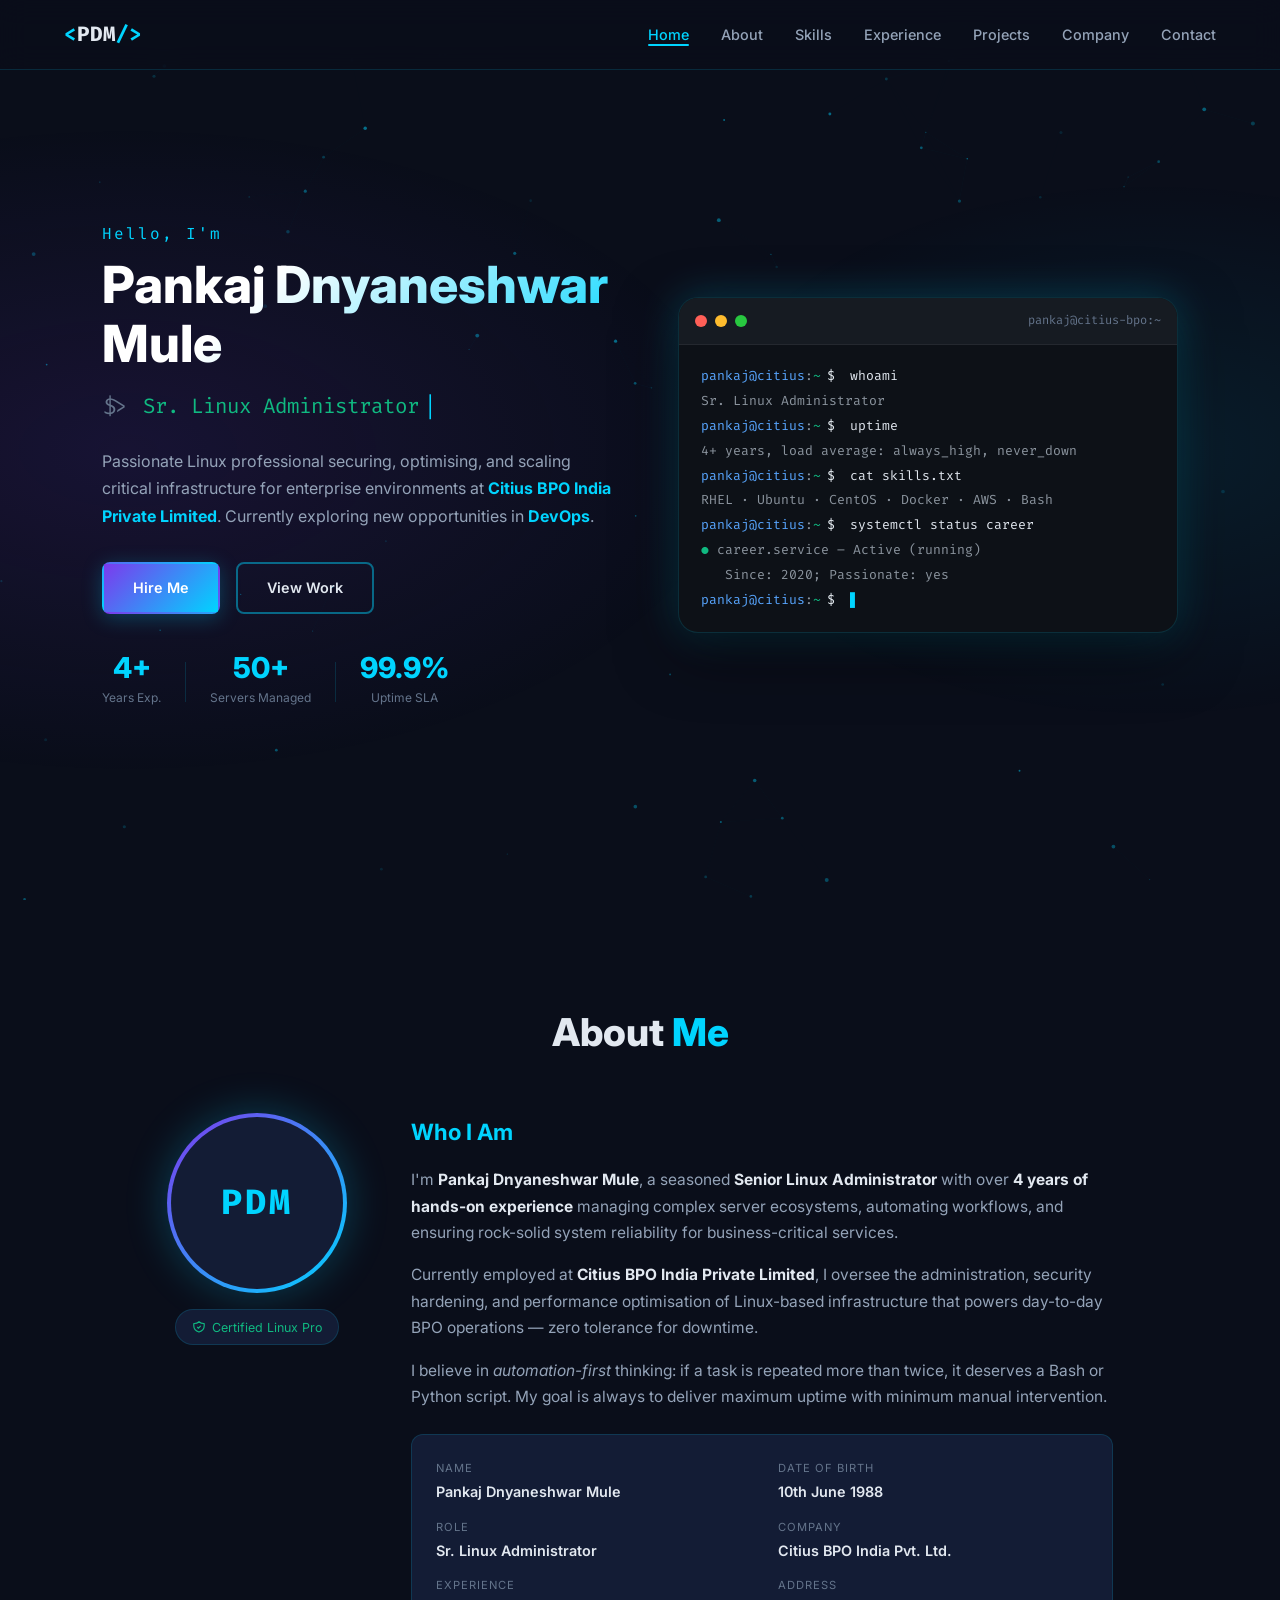
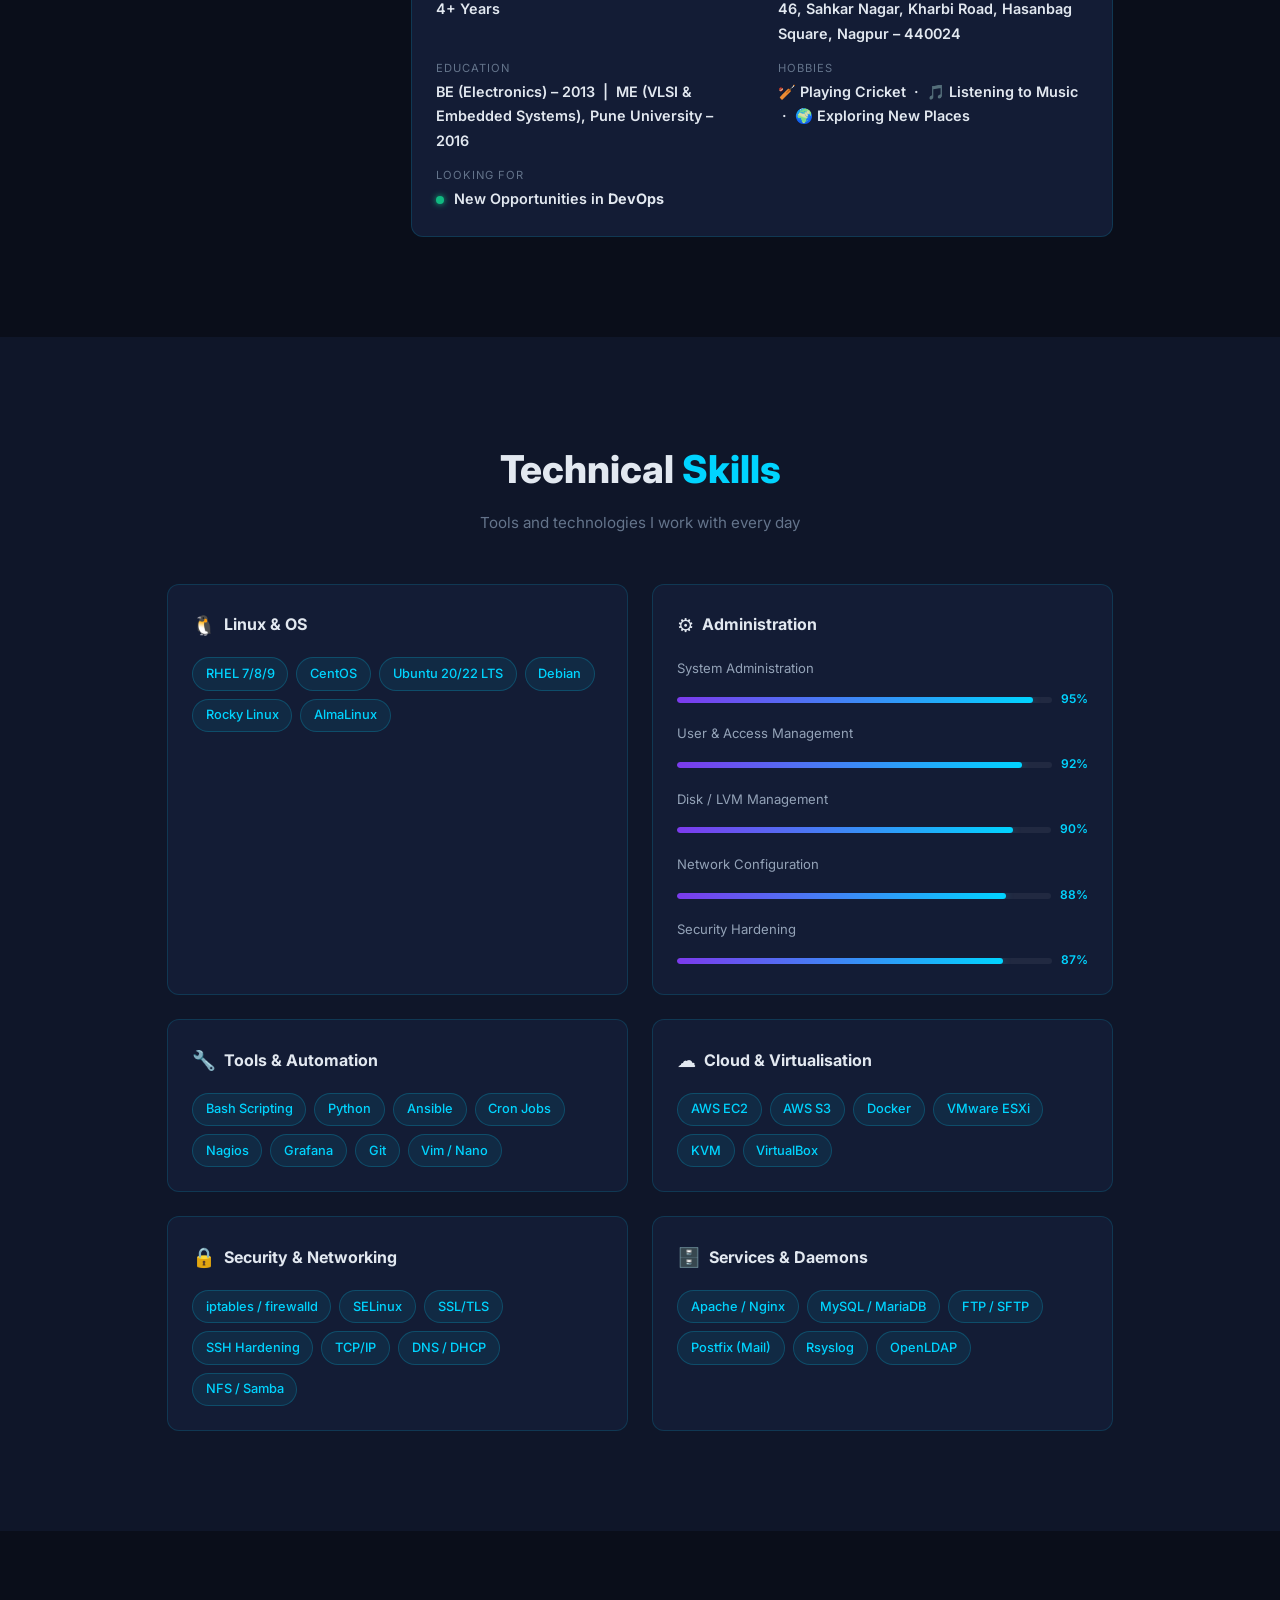
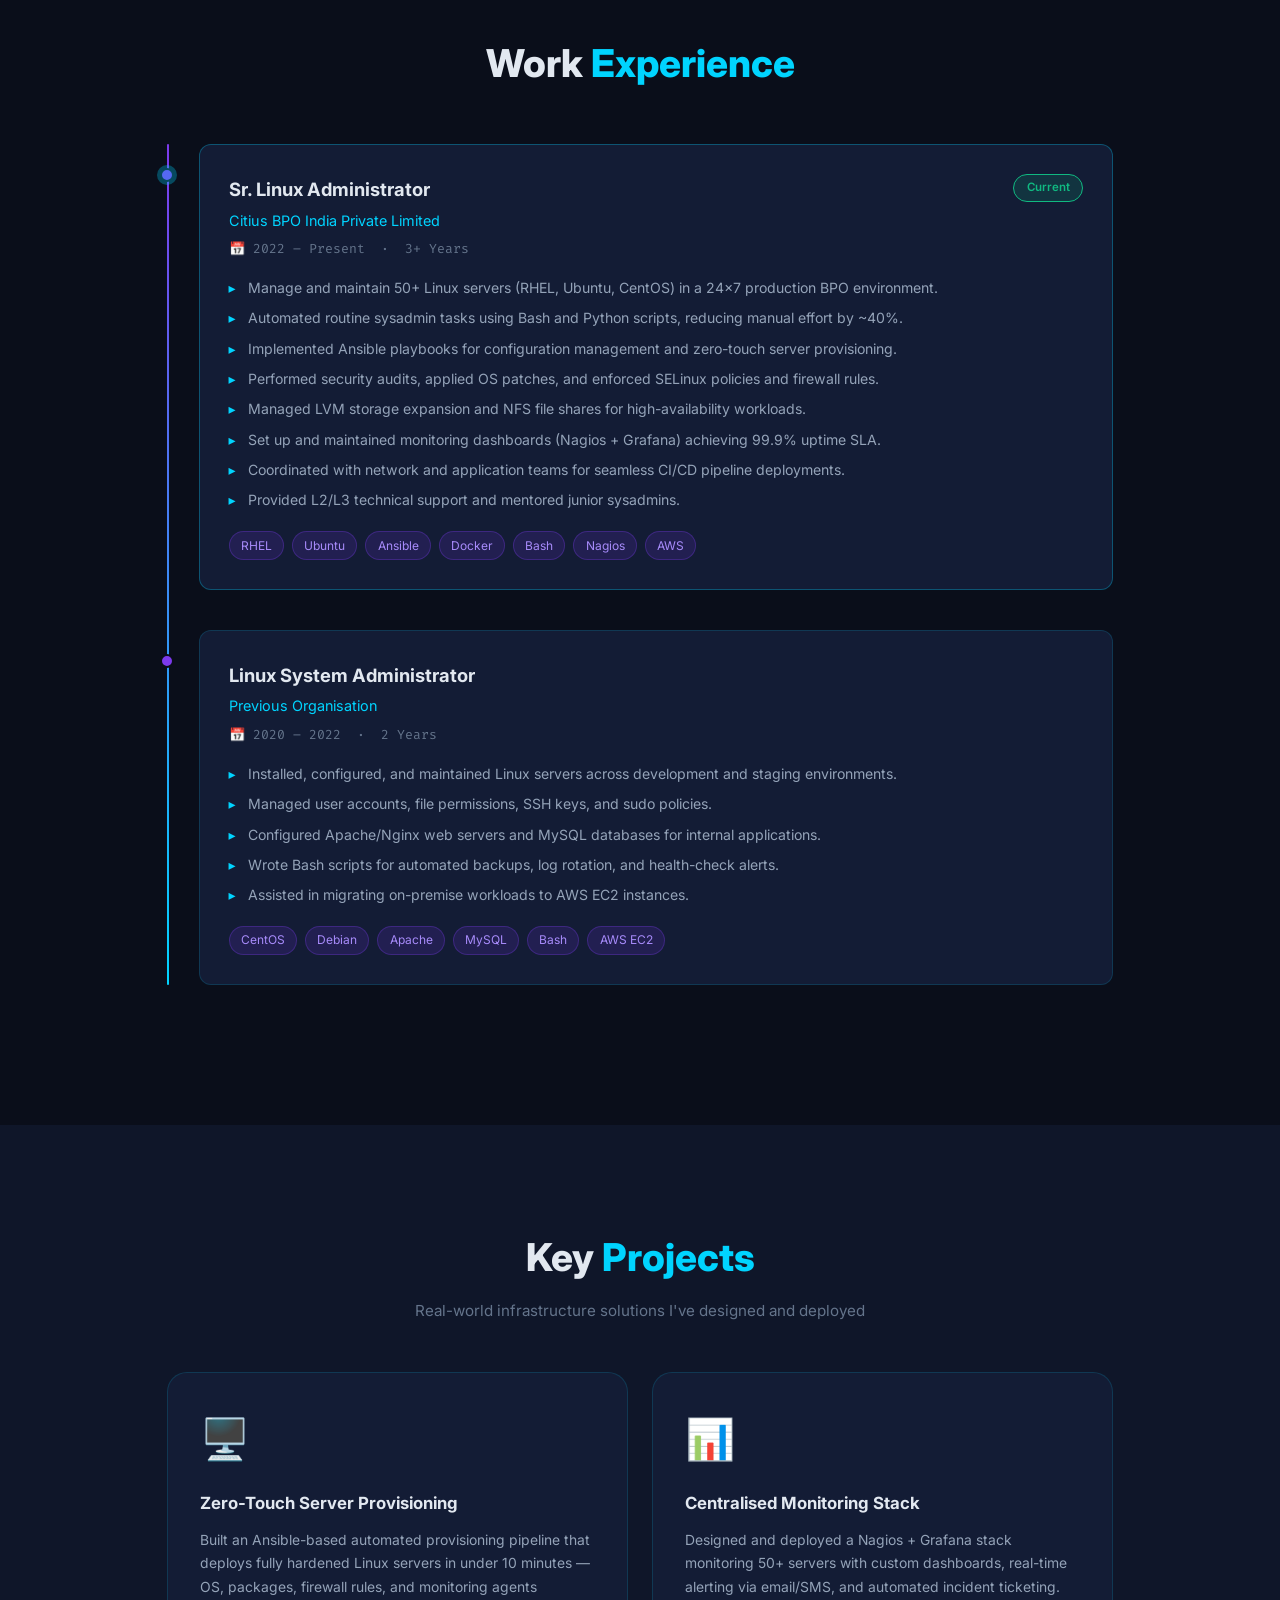
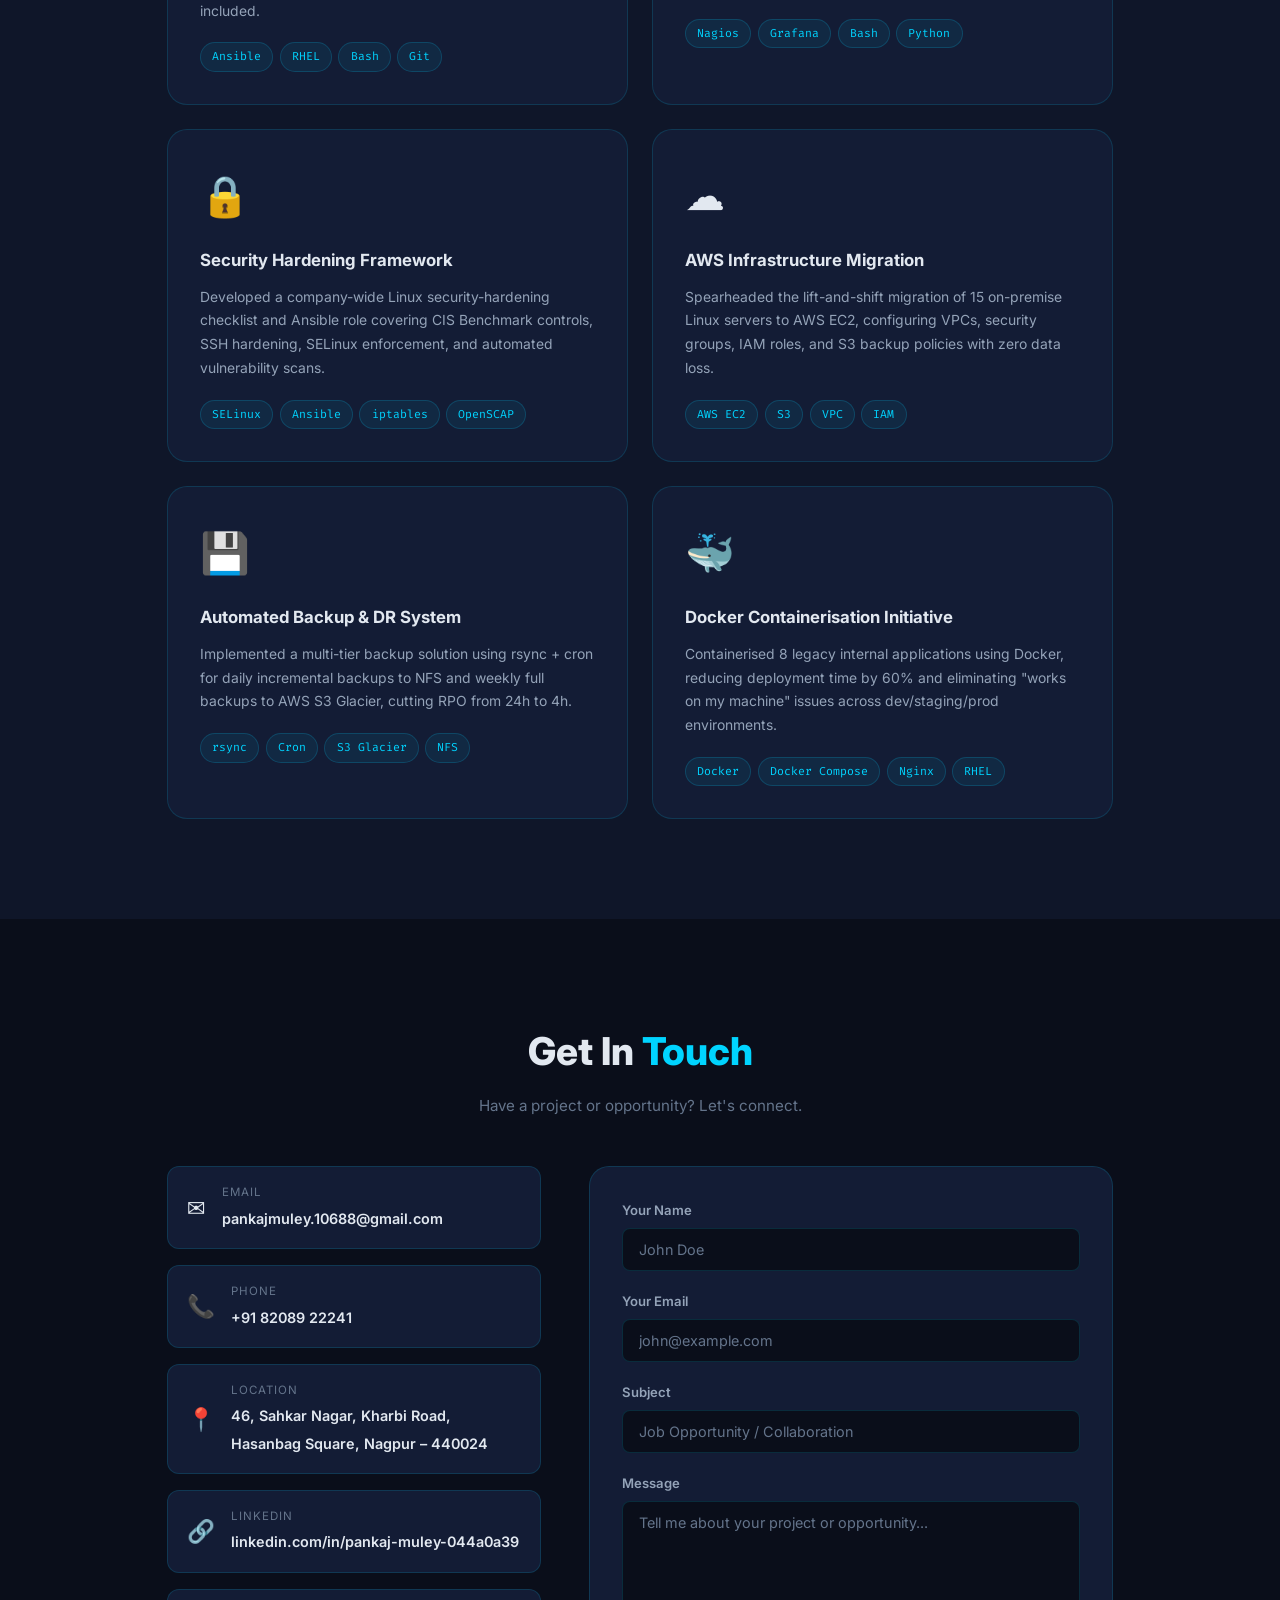
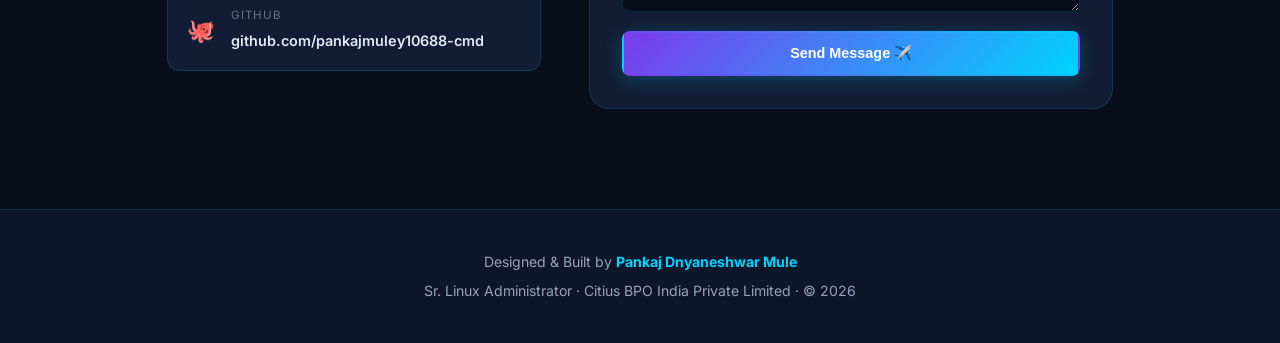
==== commit 15f43c1e: "This is second Changes in my repository" ====
--- a/index.html
+++ b/index.html
@@ -53,6 +53,7 @@
                 Passionate Linux professional securing, optimising, and scaling critical
                 infrastructure for enterprise environments at
                 <strong>Citius BPO India Private Limited</strong>.
+                Currently exploring new opportunities in <strong>DevOps</strong>.
             </p>
             <div class="hero-cta">
                 <a href="#contact" class="btn btn-primary" id="hire-btn">Hire Me</a>
@@ -144,16 +145,24 @@
                     <div class="about-info-grid">
                         <div class="info-item"><span class="info-label">Name</span><span class="info-val">Pankaj
                                 Dnyaneshwar Mule</span></div>
+                        <div class="info-item"><span class="info-label">Date of Birth</span><span class="info-val">10th
+                                June 1988</span></div>
                         <div class="info-item"><span class="info-label">Role</span><span class="info-val">Sr. Linux
                                 Administrator</span></div>
                         <div class="info-item"><span class="info-label">Company</span><span class="info-val">Citius BPO
                                 India Pvt. Ltd.</span></div>
                         <div class="info-item"><span class="info-label">Experience</span><span class="info-val">4+
                                 Years</span></div>
-                        <div class="info-item"><span class="info-label">Location</span><span
-                                class="info-val">India</span></div>
-                        <div class="info-item"><span class="info-label">Availability</span><span class="info-val"><span
-                                    class="dot-green"></span> Open to Opportunities</span></div>
+                        <div class="info-item"><span class="info-label">Address</span><span class="info-val">46, Sahkar
+                                Nagar, Kharbi Road, Hasanbag Square, Nagpur – 440024</span></div>
+                        <div class="info-item"><span class="info-label">Education</span><span class="info-val">BE
+                                (Electronics) – 2013 &nbsp;|&nbsp; ME (VLSI &amp; Embedded Systems), Pune University –
+                                2016</span></div>
+                        <div class="info-item"><span class="info-label">Hobbies</span><span class="info-val">🏏 Playing
+                                Cricket &nbsp;·&nbsp; 🎵 Listening to Music &nbsp;·&nbsp; 🌍 Exploring New Places</span>
+                        </div>
+                        <div class="info-item"><span class="info-label">Looking For</span><span class="info-val"><span
+                                    class="dot-green"></span> New Opportunities in <strong>DevOps</strong></span></div>
                     </div>
                 </div>
             </div>
@@ -438,14 +447,24 @@
                         <div class="contact-icon">📍</div>
                         <div>
                             <p class="contact-label">Location</p>
-                            <span class="contact-val">India</span>
+                            <span class="contact-val">46, Sahkar Nagar, Kharbi Road, Hasanbag Square, Nagpur –
+                                440024</span>
                         </div>
                     </div>
                     <div class="contact-card" id="contact-linkedin">
                         <div class="contact-icon">🔗</div>
                         <div>
                             <p class="contact-label">LinkedIn</p>
-                            <a href="#" class="contact-val">linkedin.com/in/pankaj-mule</a>
+                            <a href="https://www.linkedin.com/in/pankaj-muley-044a0a39/" target="_blank" rel="noopener"
+                                class="contact-val">linkedin.com/in/pankaj-muley-044a0a39</a>
+                        </div>
+                    </div>
+                    <div class="contact-card" id="contact-github">
+                        <div class="contact-icon">🐙</div>
+                        <div>
+                            <p class="contact-label">GitHub</p>
+                            <a href="https://github.com/pankajmuley10688-cmd" target="_blank" rel="noopener"
+                                class="contact-val">github.com/pankajmuley10688-cmd</a>
                         </div>
                     </div>
                 </div>
